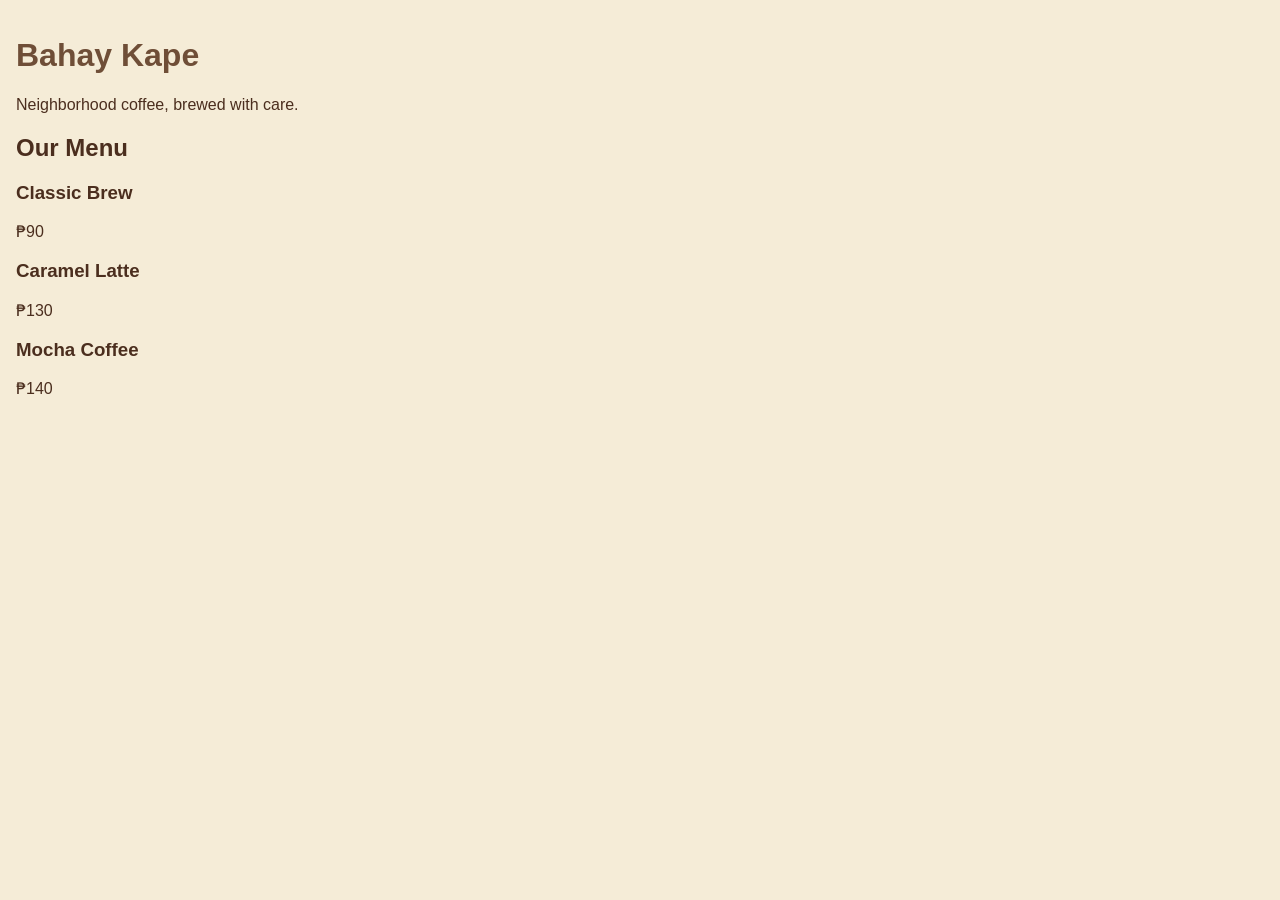
==== index.html @ 74751e55 "Add menu section" ====
<!DOCTYPE html>
<html lang="en">
<head>
    <meta charset="utf-8">
    <meta name="viewport" content="width=device-width, initial-scale=1">
    <title>Bahay Kape</title>
    <link rel="stylesheet" href="styles.css">
</head>
<body>
    <h1>Bahay Kape</h1>
    <p>Neighborhood coffee, brewed with care.</p>

    <section id="menu">
        <h2>Our Menu</h2>

        <div class="menu-item">
            <h3>Classic Brew</h3>
            <p>₱90</p>
        </div>

        <div class="menu-item">
            <h3>Caramel Latte</h3>
            <p>₱130</p>
        </div>

        <div class="menu-item">
            <h3>Mocha Coffee</h3>
            <p>₱140</p>
        </div>
    </section>
</body>
</html>
---- styles.css ----
body {
  font-family: Arial, sans-serif;
  background-color: #f5ecd7;   /* cream */
  color: #4b2e1e;              /* brown */
  margin: 0;
  padding: 1rem;
}

h1 {
  color: #6f4e37;
}
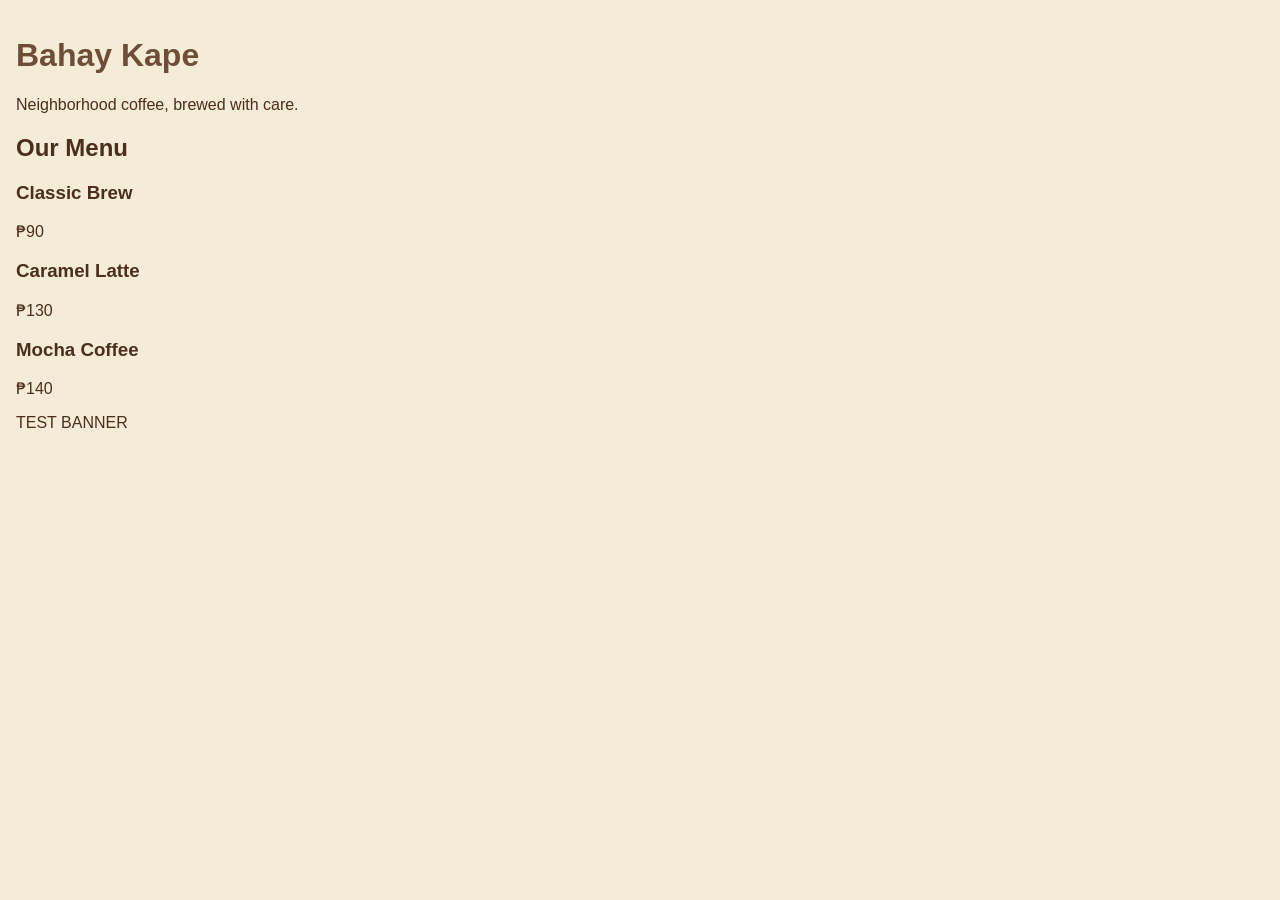
==== commit 509114d3: "Add test banner" ====
--- a/index.html
+++ b/index.html
@@ -29,5 +29,6 @@
             <p>₱140</p>
         </div>
     </section>
+    <p>TEST BANNER</p>
 </body>
 </html>
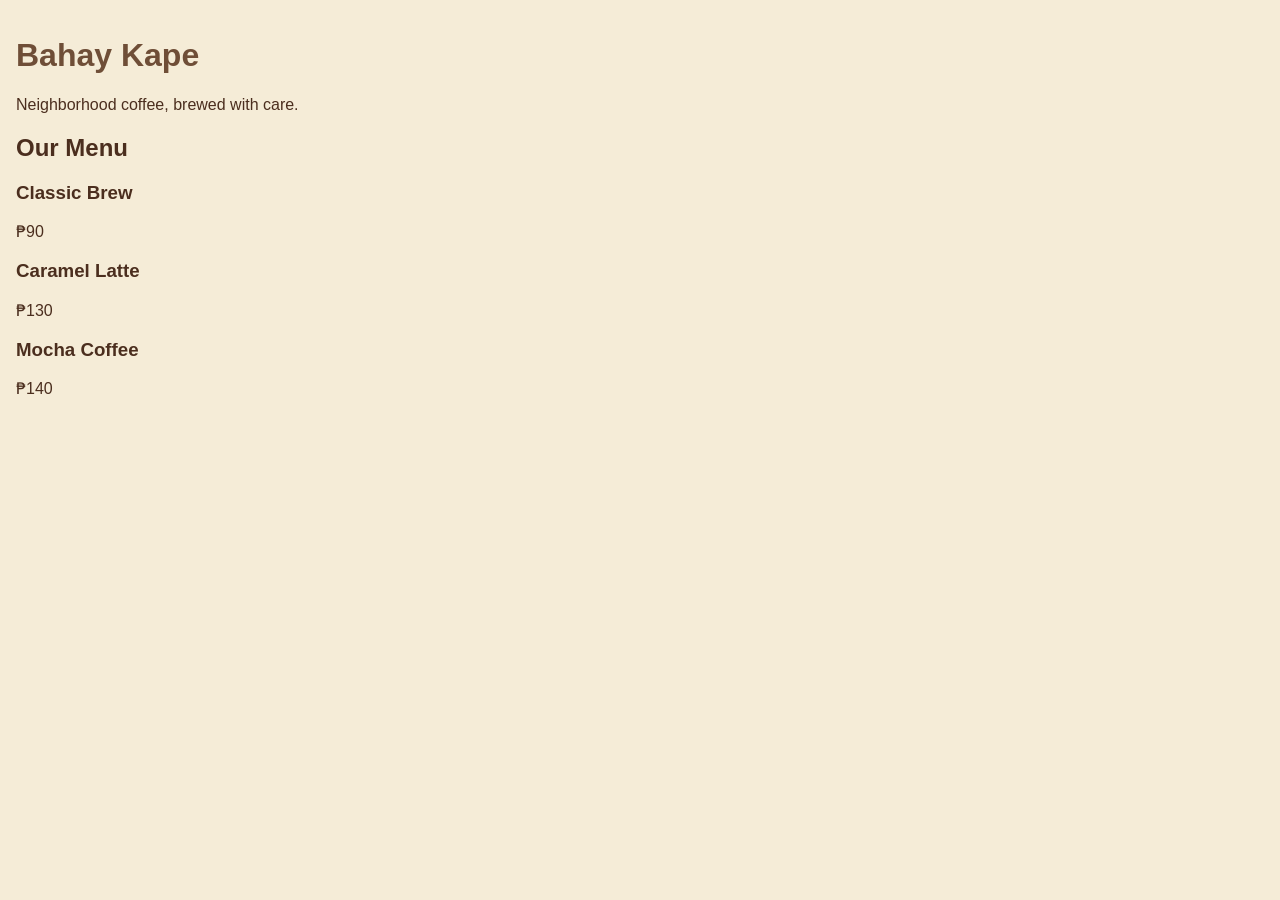
==== commit 4fd775a7: "Revert "Add test banner" This reverts commit 509114d3c182a61c0e6ee0c359be118fd4ede2a8." ====
--- a/index.html
+++ b/index.html
@@ -29,6 +29,5 @@
             <p>₱140</p>
         </div>
     </section>
-    <p>TEST BANNER</p>
 </body>
 </html>
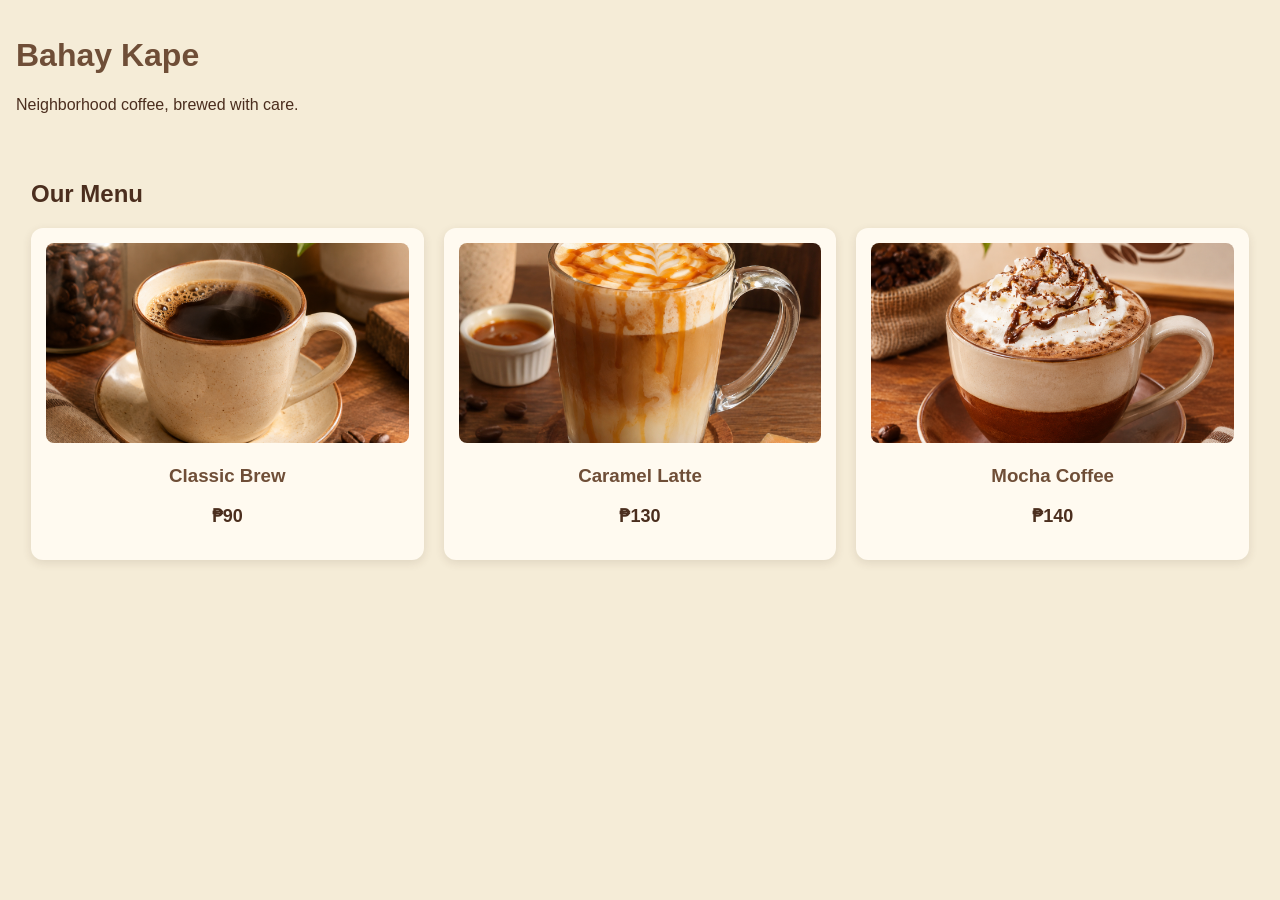
==== commit 7c4a9f64: "Add coffee menu images and three-column layout" ====
--- a/index.html
+++ b/index.html
@@ -8,26 +8,34 @@
     <link rel="stylesheet" href="styles.css">
 </head>
 <body>
+
     <h1>Bahay Kape</h1>
     <p>Neighborhood coffee, brewed with care.</p>
 
     <section id="menu">
-        <h2>Our Menu</h2>
+  <h2>Our Menu</h2>
 
-        <div class="menu-item">
-            <h3>Classic Brew</h3>
-            <p>₱90</p>
-        </div>
+  <div class="menu-grid">
 
-        <div class="menu-item">
-            <h3>Caramel Latte</h3>
-            <p>₱130</p>
-        </div>
+    <div class="menu-item">
+      <img src="images/classic-brew.png" alt="Classic Brew">
+      <h3>Classic Brew</h3>
+      <p>₱90</p>
+    </div>
 
-        <div class="menu-item">
-            <h3>Mocha Coffee</h3>
-            <p>₱140</p>
-        </div>
-    </section>
+    <div class="menu-item">
+      <img src="images/caramel-latte.png" alt="Caramel Latte">
+      <h3>Caramel Latte</h3>
+      <p>₱130</p>
+    </div>
+
+    <div class="menu-item">
+      <img src="images/mocha-coffee.png" alt="Mocha Coffee">
+      <h3>Mocha Coffee</h3>
+      <p>₱140</p>
+    </div>
+
+  </div>
+</section>
 </body>
 </html>
--- a/styles.css
+++ b/styles.css
@@ -10,3 +10,45 @@
 h1 {
   color: #6f4e37;
 }
+/* Coffee menu layout */
+#menu {
+  padding: 30px 15px;
+}
+
+.menu-grid {
+  display: grid;
+  grid-template-columns: repeat(3, 1fr);
+  gap: 20px;
+}
+
+.menu-item {
+  background-color: #fffaf0;
+  border-radius: 12px;
+  padding: 15px;
+  text-align: center;
+  box-shadow: 0 3px 10px rgba(75, 46, 30, 0.12);
+}
+
+.menu-item img {
+  width: 100%;
+  height: 200px;
+  object-fit: cover;
+  border-radius: 8px;
+}
+
+.menu-item h3 {
+  color: #6f4e37;
+  margin-bottom: 8px;
+}
+
+.menu-item p {
+  font-size: 18px;
+  font-weight: bold;
+}
+
+/* Adjust layout for smaller screens */
+@media (max-width: 650px) {
+  .menu-grid {
+    grid-template-columns: 1fr;
+  }
+}
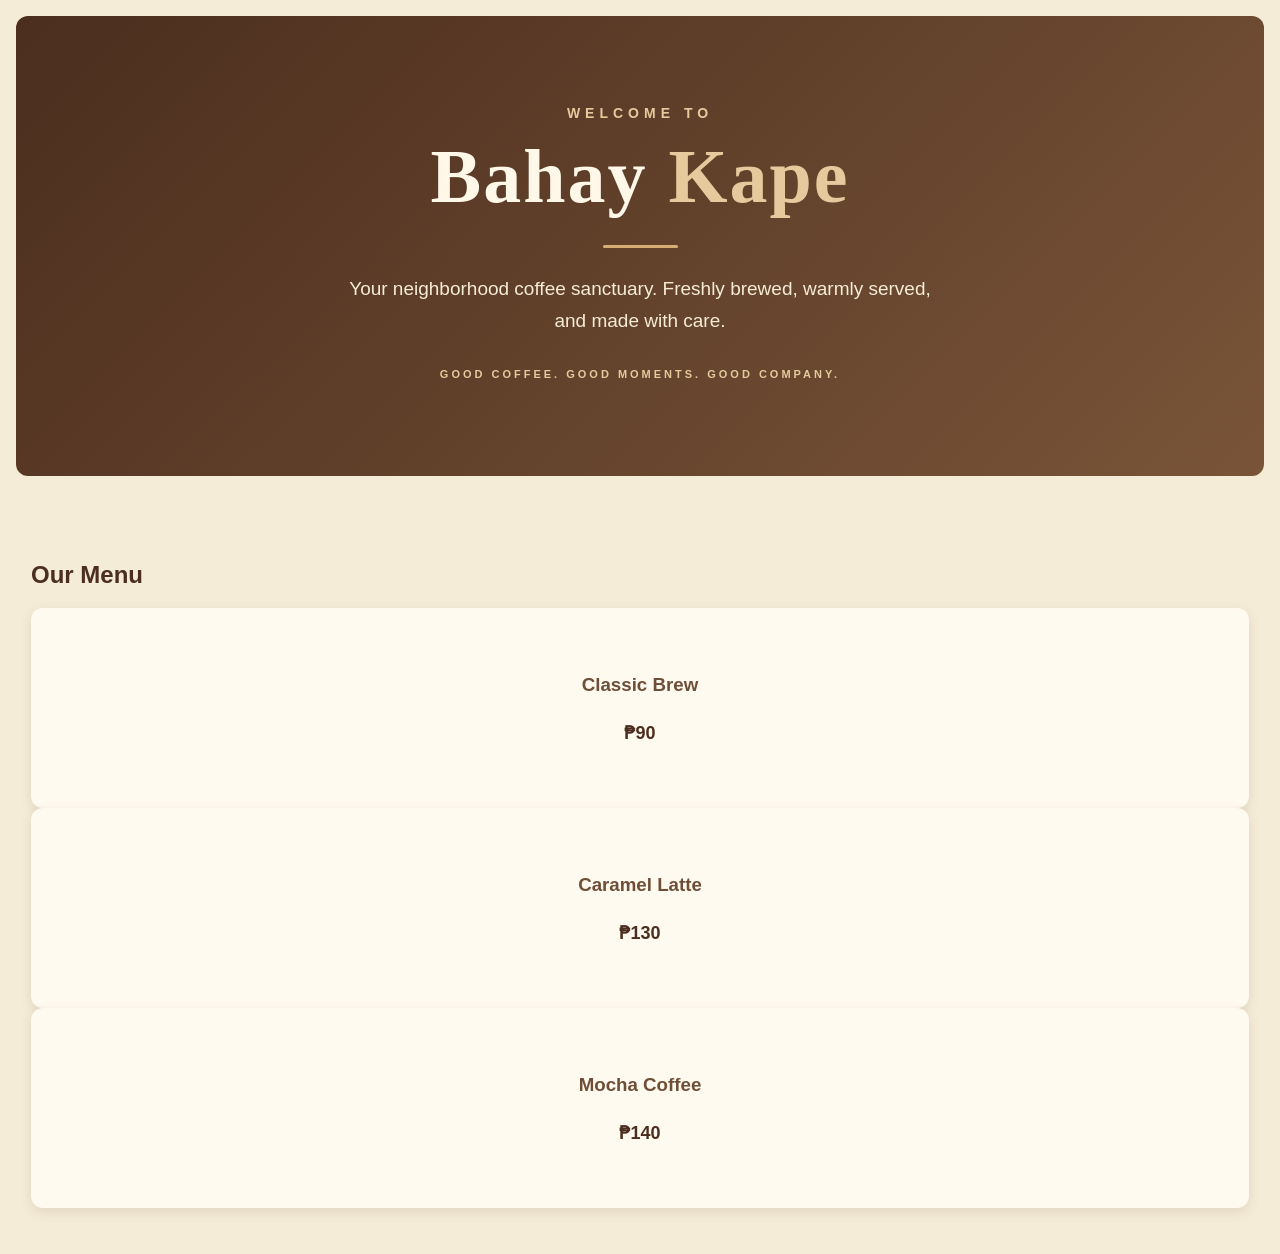
==== commit bda18a35: "Change menu to text-only cards" ====
--- a/index.html
+++ b/index.html
@@ -9,33 +9,44 @@
 </head>
 <body>
 
-    <h1>Bahay Kape</h1>
-    <p>Neighborhood coffee, brewed with care.</p>
+    <header class="hero">
+    <div class="hero-content">
+        <p class="welcome">WELCOME TO</p>
 
-    <section id="menu">
-  <h2>Our Menu</h2>
+        <h1>Bahay <span>Kape</span></h1>
 
-  <div class="menu-grid">
+        <div class="hero-divider"></div>
 
-    <div class="menu-item">
-      <img src="images/classic-brew.png" alt="Classic Brew">
-      <h3>Classic Brew</h3>
-      <p>₱90</p>
+        <p class="tagline">
+            Your neighborhood coffee sanctuary.
+            Freshly brewed, warmly served, and made with care.
+        </p>
+
+        <p class="hero-note">GOOD COFFEE. GOOD MOMENTS. GOOD COMPANY.</p>
     </div>
+</header>
 
-    <div class="menu-item">
-      <img src="images/caramel-latte.png" alt="Caramel Latte">
-      <h3>Caramel Latte</h3>
-      <p>₱130</p>
+	<section id="menu">
+    <h2>Our Menu</h2>
+
+    <div class="menu-container">
+
+        <div class="menu-item">
+            <h3>Classic Brew</h3>
+            <p>₱90</p>
+        </div>
+
+        <div class="menu-item">
+            <h3>Caramel Latte</h3>
+            <p>₱130</p>
+        </div>
+
+        <div class="menu-item">
+            <h3>Mocha Coffee</h3>
+            <p>₱140</p>
+        </div>
+
     </div>
-
-    <div class="menu-item">
-      <img src="images/mocha-coffee.png" alt="Mocha Coffee">
-      <h3>Mocha Coffee</h3>
-      <p>₱140</p>
-    </div>
-
-  </div>
 </section>
 </body>
 </html>
--- a/styles.css
+++ b/styles.css
@@ -22,18 +22,15 @@
 }
 
 .menu-item {
-  background-color: #fffaf0;
-  border-radius: 12px;
-  padding: 15px;
-  text-align: center;
-  box-shadow: 0 3px 10px rgba(75, 46, 30, 0.12);
-}
-
-.menu-item img {
-  width: 100%;
-  height: 200px;
-  object-fit: cover;
-  border-radius: 8px;
+    background-color: #fffaf0;
+    border-radius: 12px;
+    text-align: center;
+    box-shadow: 0 4px 12px rgba(75, 46, 30, 0.12);
+    padding: 40px 20px;
+    min-height: 120px;
+    display: flex;
+    flex-direction: column;
+    justify-content: center;
 }
 
 .menu-item h3 {
@@ -51,4 +48,62 @@
   .menu-grid {
     grid-template-columns: 1fr;
   }
+}
+/* Hero Header */
+.hero {
+    background: linear-gradient(135deg, #4b2e1e, #795438);
+    color: #f5ecd7;
+    text-align: center;
+    padding: 75px 20px 85px;
+    border-radius: 12px;
+    margin-bottom: 35px;
+}
+
+.hero-content {
+    max-width: 800px;
+    margin: auto;
+}
+
+.welcome {
+    font-size: 14px;
+    letter-spacing: 5px;
+    font-weight: bold;
+    color: #e6c99c;
+    margin-bottom: 12px;
+}
+
+.hero h1 {
+    font-family: Georgia, serif;
+    font-size: clamp(48px, 7vw, 76px);
+    color: #fff8e9;
+    margin: 0;
+    letter-spacing: 2px;
+}
+
+.hero h1 span {
+    color: #e6c99c;
+}
+
+.hero-divider {
+    width: 75px;
+    height: 3px;
+    background-color: #d6ad75;
+    margin: 25px auto;
+    border-radius: 5px;
+}
+
+.tagline {
+    font-size: 19px;
+    line-height: 1.7;
+    color: #f5ecd7;
+    max-width: 600px;
+    margin: auto;
+}
+
+.hero-note {
+    font-size: 11px;
+    letter-spacing: 3px;
+    color: #e6c99c;
+    margin-top: 30px;
+    font-weight: bold;
 }
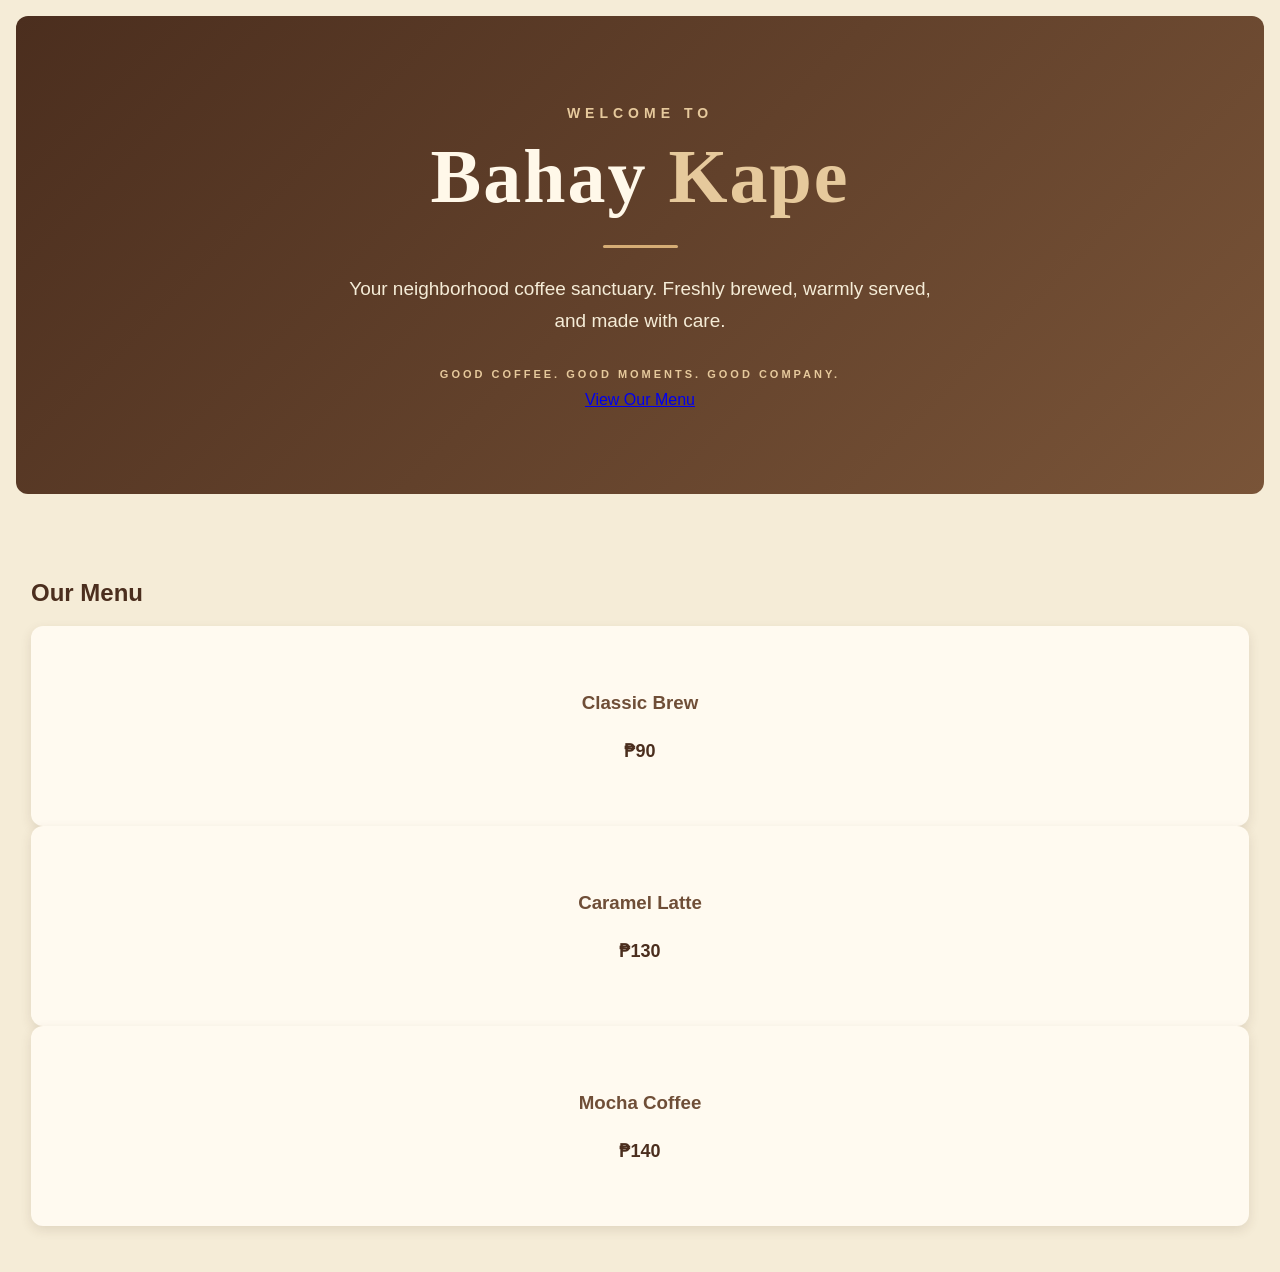
==== commit c7e802c0: "Add menu page" ====
--- a/index.html
+++ b/index.html
@@ -23,6 +23,7 @@
         </p>
 
         <p class="hero-note">GOOD COFFEE. GOOD MOMENTS. GOOD COMPANY.</p>
+	<a href="menu.html">View Our Menu</a>
     </div>
 </header>
 
